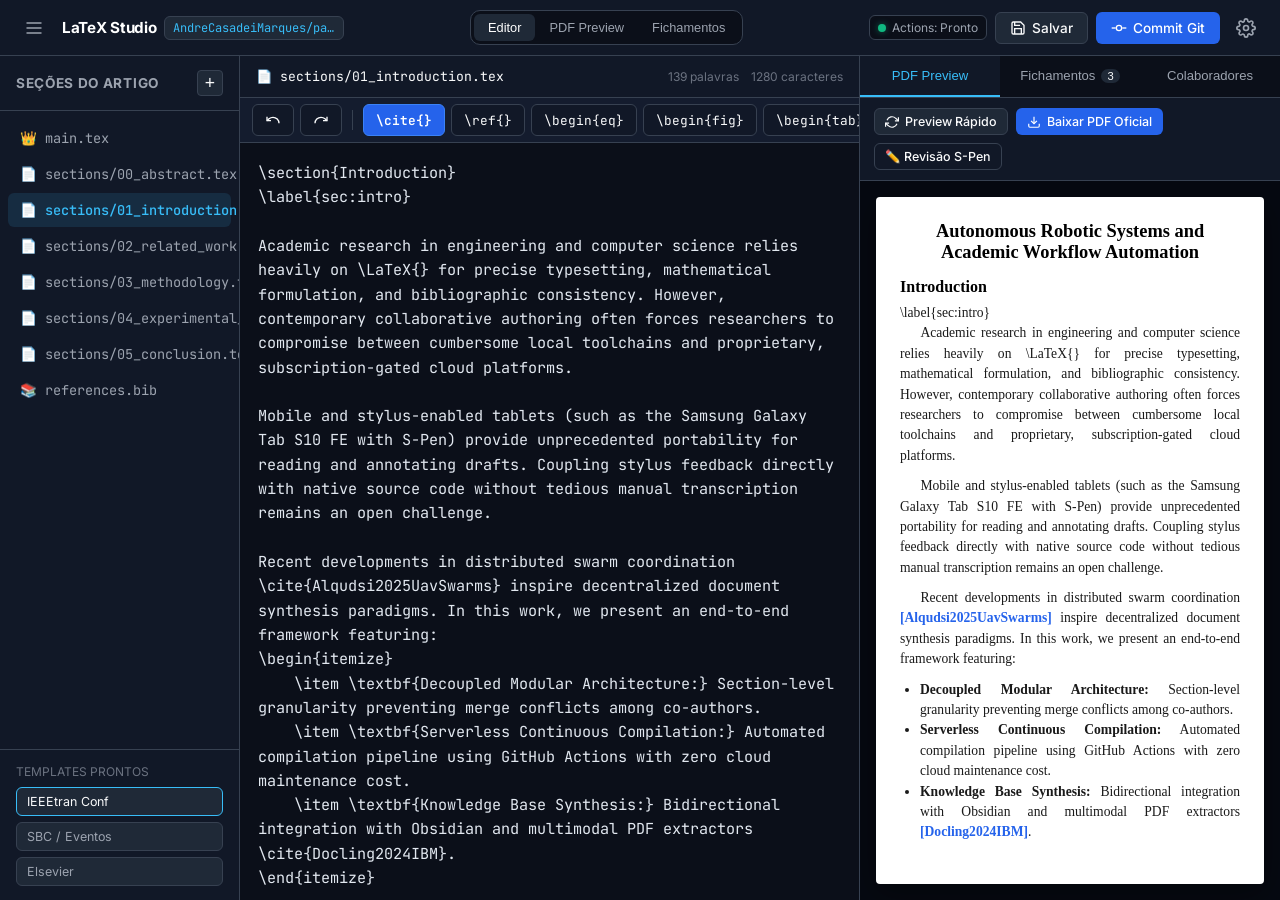
==== index.html @ 84580275 "fix: deploy web-app files to root for GitHub Pages and add .nojekyll" ====
<!DOCTYPE html>
<html lang="pt-BR">
<head>
  <meta charset="UTF-8">
  <meta name="viewport" content="width=device-width, initial-scale=1.0, maximum-scale=1.0, user-scalable=no, viewport-fit=cover">
  <title>LaTeX Acadêmico Studio | Tablet & Mobile</title>
  
  <meta name="description" content="Sistema de escrita acadêmica colaborativa em LaTeX para Tablet, Celular e PC integrado ao GitHub e Obsidian.">
  <meta name="theme-color" content="#0f172a">
  <meta name="apple-mobile-web-app-capable" content="yes">
  <meta name="apple-mobile-web-app-status-bar-style" content="black-translucent">
  <link rel="manifest" href="manifest.json">
  <link rel="icon" type="image/svg+xml" href="icon.svg">
  
  <!-- Fonts -->
  <link rel="preconnect" href="https://fonts.googleapis.com">
  <link rel="preconnect" href="https://fonts.gstatic.com" crossorigin>
  <link href="https://fonts.googleapis.com/css2?family=Inter:wght@400;500;600;700&family=JetBrains+Mono:wght@400;500;600&display=swap" rel="stylesheet">
  
  <link rel="stylesheet" href="style.css">
</head>
<body>
  <!-- Header Bar -->
  <header class="top-nav">
    <div class="nav-left">
      <button id="toggle-sidebar-btn" class="icon-btn" title="Arquivos e Seções">
        <svg width="20" height="20" viewBox="0 0 24 24" fill="none" stroke="currentColor" stroke-width="2"><path d="M3 12h18M3 6h18M3 18h18"/></svg>
      </button>
      <div class="brand">
        <span class="brand-badge">LaTeX Studio</span>
        <span id="active-repo-name" class="repo-badge">demo / paper-cros2027</span>
      </div>
    </div>

    <!-- Center Mode Switcher (Mobile/Tablet) -->
    <div class="view-switcher" id="view-switcher">
      <button class="view-btn active" data-view="editor">Editor</button>
      <button class="view-btn" data-view="preview">PDF Preview</button>
      <button class="view-btn" data-view="fichamentos">Fichamentos</button>
    </div>

    <!-- Top Action Buttons -->
    <div class="nav-right">
      <div class="actions-status" id="actions-status" title="Status da Compilação no GitHub Actions">
        <span class="status-dot ready"></span>
        <span class="status-text">Actions: Pronto</span>
      </div>
      <button id="quick-save-btn" class="btn btn-secondary" title="Salvar Localmente (Ctrl+S)">
        <svg width="16" height="16" viewBox="0 0 24 24" fill="none" stroke="currentColor" stroke-width="2"><path d="M19 21H5a2 2 0 0 1-2-2V5a2 2 0 0 1 2-2h11l5 5v11a2 2 0 0 1-2 2z"/><polyline points="17 21 17 13 7 13 7 21"/><polyline points="7 3 7 8 15 8"/></svg>
        <span>Salvar</span>
      </button>
      <button id="commit-modal-btn" class="btn btn-primary" title="Enviar para o GitHub">
        <svg width="16" height="16" viewBox="0 0 24 24" fill="none" stroke="currentColor" stroke-width="2"><circle cx="12" cy="12" r="4"/><line x1="1.05" y1="12" x2="7" y2="12"/><line x1="17.01" y1="12" x2="22.96" y2="12"/></svg>
        <span>Commit Git</span>
      </button>
      <button id="open-settings-btn" class="icon-btn" title="Configurações">
        <svg width="20" height="20" viewBox="0 0 24 24" fill="none" stroke="currentColor" stroke-width="2"><circle cx="12" cy="12" r="3"/><path d="M19.4 15a1.65 1.65 0 0 0 .33 1.82l.06.06a2 2 0 0 1 0 2.83 2 2 0 0 1-2.83 0l-.06-.06a1.65 1.65 0 0 0-1.82-.33 1.65 1.65 0 0 0-1 1.51V21a2 2 0 0 1-2 2 2 2 0 0 1-2-2v-.09A1.65 1.65 0 0 0 9 19.4a1.65 1.65 0 0 0-1.82.33l-.06.06a2 2 0 0 1-2.83 0 2 2 0 0 1 0-2.83l.06-.06a1.65 1.65 0 0 0 .33-1.82 1.65 1.65 0 0 0-1.51-1H3a2 2 0 0 1-2-2 2 2 0 0 1 2-2h.09A1.65 1.65 0 0 0 4.6 9a1.65 1.65 0 0 0-.33-1.82l-.06-.06a2 2 0 0 1 0-2.83 2 2 0 0 1 2.83 0l.06.06a1.65 1.65 0 0 0 1.82.33H9a1.65 1.65 0 0 0 1-1.51V3a2 2 0 0 1 2-2 2 2 0 0 1 2 2v.09a1.65 1.65 0 0 0 1 1.51 1.65 1.65 0 0 0 1.82-.33l.06-.06a2 2 0 0 1 2.83 0 2 2 0 0 1 0 2.83l-.06.06a1.65 1.65 0 0 0-.33 1.82V9a1.65 1.65 0 0 0 1.51 1H21a2 2 0 0 1 2 2 2 2 0 0 1-2 2h-.09a1.65 1.65 0 0 0-1.51 1z"/></svg>
      </button>
    </div>
  </header>

  <!-- Main Workspace Layout -->
  <main class="app-layout">
    <!-- Sidebar: File Explorer & Modular Sections -->
    <aside class="sidebar" id="sidebar">
      <div class="sidebar-header">
        <h3>Seções do Artigo</h3>
        <button id="new-section-btn" class="icon-btn-small" title="Nova Seção">+</button>
      </div>
      <div class="file-tree" id="file-tree">
        <!-- Rendered dynamically via app.js -->
      </div>
      
      <div class="sidebar-templates">
        <span class="sub-heading">Templates Prontos</span>
        <div class="template-chips">
          <span class="chip active">IEEEtran Conf</span>
          <span class="chip">SBC / Eventos</span>
          <span class="chip">Elsevier</span>
        </div>
      </div>
    </aside>

    <!-- Center Pane: Editor Workspace -->
    <section class="editor-pane" id="editor-pane">
      <!-- Editor Header & Tab -->
      <div class="editor-header">
        <div class="file-info">
          <span class="file-icon">📄</span>
          <span id="current-filename" class="file-name">sections/01_introduction.tex</span>
          <span id="unsaved-tag" class="unsaved-tag hidden">não salvo</span>
        </div>
        <div class="editor-stats">
          <span id="word-count">0 palavras</span>
          <span id="char-count">0 caracteres</span>
        </div>
      </div>

      <!-- Touch Toolbar (Ergonomic for Galaxy Tab S10 FE & Mobile) -->
      <div class="touch-toolbar">
        <div class="toolbar-scroll">
          <button class="tool-btn" data-action="undo" title="Desfazer">
            <svg width="16" height="16" viewBox="0 0 24 24" fill="none" stroke="currentColor" stroke-width="2"><path d="M3 7v6h6"/><path d="M21 17a9 9 0 0 0-9-9 9 9 0 0 0-6 2.3L3 13"/></svg>
          </button>
          <button class="tool-btn" data-action="redo" title="Refazer">
            <svg width="16" height="16" viewBox="0 0 24 24" fill="none" stroke="currentColor" stroke-width="2"><path d="M21 7v6h-6"/><path d="M3 17a9 9 0 0 1 9-9 9 9 0 0 1 6 2.3L21 13"/></svg>
          </button>
          <span class="tool-divider"></span>
          <button class="tool-btn highlight" id="cite-picker-trigger" title="Buscar e Inserir Citação">\cite{}</button>
          <button class="tool-btn" data-action="ref" title="Referência Cruzada">\ref{}</button>
          <button class="tool-btn" data-action="equation" title="Ambiente de Equação">\begin{eq}</button>
          <button class="tool-btn" data-action="figure" title="Ambiente de Figura">\begin{fig}</button>
          <button class="tool-btn" data-action="table" title="Ambiente de Tabela">\begin{tab}</button>
          <button class="tool-btn" data-action="itemize" title="Lista de Itens">\begin{item}</button>
          <span class="tool-divider"></span>
          <button class="tool-btn" data-action="math" title="Math Inline">$ ... $</button>
          <button class="tool-btn" data-action="bold" title="Negrito">\textbf</button>
          <button class="tool-btn" data-action="italic" title="Itálico">\textit</button>
        </div>
      </div>

      <!-- Code Textarea -->
      <div class="editor-container">
        <textarea id="latex-code" spellcheck="false" placeholder="Escreva seu código LaTeX aqui..."></textarea>
      </div>
    </section>

    <!-- Right Pane: Multi-Tab Viewer (Preview, Fichamentos, Colaboradores) -->
    <aside class="aux-pane" id="aux-pane">
      <div class="aux-tabs">
        <button class="aux-tab active" data-tab="preview">PDF Preview</button>
        <button class="aux-tab" data-tab="fichamentos">
          <span>Fichamentos</span>
          <span class="counter-badge" id="kb-count">3</span>
        </button>
        <button class="aux-tab" data-tab="git">Colaboradores</button>
      </div>

      <!-- Tab Content 1: PDF & Compilation -->
      <div class="tab-content active" id="tab-preview">
        <div class="preview-actions">
          <button id="refresh-preview-btn" class="btn btn-sm btn-secondary">
            <svg width="14" height="14" viewBox="0 0 24 24" fill="none" stroke="currentColor" stroke-width="2"><polyline points="23 4 23 10 17 10"/><polyline points="1 20 1 14 7 14"/><path d="M3.51 9a9 9 0 0 1 14.85-3.36L23 10M1 14l4.64 4.36A9 9 0 0 0 20.49 15"/></svg>
            Preview Rápido
          </button>
          <a id="download-pdf-btn" href="#" class="btn btn-sm btn-primary" target="_blank" download="main.pdf">
            <svg width="14" height="14" viewBox="0 0 24 24" fill="none" stroke="currentColor" stroke-width="2"><path d="M21 15v4a2 2 0 0 1-2 2H5a2 2 0 0 1-2-2v-4"/><polyline points="7 10 12 15 17 10"/><line x1="12" y1="15" x2="12" y2="3"/></svg>
            Baixar PDF Oficial
          </a>
          <button id="push-drive-review-btn" class="btn btn-sm btn-outline" title="Enviar PDF ao Drive para riscar no Xodo com S-Pen">
            ✏️ Revisão S-Pen
          </button>
        </div>

        <div class="preview-viewport" id="preview-viewport">
          <div class="preview-card" id="preview-render-area">
            <!-- Simulated / Rendered Preview -->
            <div class="rendered-paper">
              <h2 id="prev-title">Carregando visualização...</h2>
              <div id="prev-body" class="paper-text"></div>
            </div>
          </div>
        </div>
      </div>

      <!-- Tab Content 2: Fichamentos da Biblioteca_Academica (Obsidian / Docling) -->
      <div class="tab-content" id="tab-fichamentos">
        <div class="kb-header">
          <input type="text" id="kb-search" placeholder="🔍 Buscar autor, grifo ou equação..." class="search-input">
        </div>
        <div class="kb-list" id="kb-list">
          <!-- Rendered via app.js -->
        </div>
      </div>

      <!-- Tab Content 3: Git & Lab Colleagues -->
      <div class="tab-content" id="tab-git">
        <div class="git-panel">
          <h4>Coautores do Artigo</h4>
          <ul class="author-list" id="author-list">
            <li>
              <div class="author-avatar">AM</div>
              <div class="author-details">
                <strong>André Casadei Marques</strong>
                <span class="role">Autor Principal</span>
              </div>
            </li>
            <li>
              <div class="author-avatar">LAB</div>
              <div class="author-details">
                <strong>Colega do LAB</strong>
                <span class="role">Coautor (Edição Modular)</span>
              </div>
            </li>
          </ul>

          <div class="git-history">
            <h4>Últimos Commits no GitHub</h4>
            <div class="commit-log" id="commit-log">
              <!-- Rendered via app.js -->
            </div>
          </div>
        </div>
      </div>
    </aside>
  </main>

  <!-- Modal: Citation Picker (\cite{}) -->
  <div class="modal-overlay hidden" id="cite-modal">
    <div class="modal-card">
      <div class="modal-header">
        <h3>Inserir Citação (\cite{})</h3>
        <button class="close-modal-btn" id="close-cite-modal">&times;</button>
      </div>
      <div class="modal-search">
        <input type="text" id="cite-search" placeholder="Filtrar por autor, título ou ano..." autofocus>
      </div>
      <div class="cite-list" id="cite-list">
        <!-- Rendered dynamically from references.bib -->
      </div>
    </div>
  </div>

  <!-- Modal: Git Commit Dialog -->
  <div class="modal-overlay hidden" id="commit-modal">
    <div class="modal-card">
      <div class="modal-header">
        <h3>Sincronizar com GitHub</h3>
        <button class="close-modal-btn" id="close-commit-modal">&times;</button>
      </div>
      <div class="modal-body">
        <label for="commit-msg">Mensagem do Commit:</label>
        <textarea id="commit-msg" rows="3" placeholder="Ex: Adiciona formulação da seção de metodologia"></textarea>
        
        <div class="commit-summary">
          <span class="summary-label">Arquivo:</span>
          <span id="commit-target-file">sections/01_introduction.tex</span>
        </div>
      </div>
      <div class="modal-footer">
        <button class="btn btn-secondary" id="cancel-commit-btn">Cancelar</button>
        <button class="btn btn-primary" id="confirm-commit-btn">Fazer Commit & Push</button>
      </div>
    </div>
  </div>

  <!-- Modal: Settings Dialog -->
  <div class="modal-overlay hidden" id="settings-modal">
    <div class="modal-card">
      <div class="modal-header">
        <h3>Configurações do Sistema</h3>
        <button class="close-modal-btn" id="close-settings-modal">&times;</button>
      </div>
      <div class="modal-body">
        <div class="form-group">
          <label for="cfg-repo">Repositório GitHub (owner/repo):</label>
          <input type="text" id="cfg-repo" value="AndreCasadeiMarques/paper-cros2027">
        </div>
        <div class="form-group">
          <label for="cfg-token">GitHub Personal Access Token (PAT):</label>
          <input type="password" id="cfg-token" placeholder="ghp_xxxxxxxxxxxxxxxxx">
          <small>Usado apenas localmente para sincronização direta com seu GitHub.</small>
        </div>
        <div class="form-group">
          <label for="cfg-drive">Pasta de Revisão S-Pen (Google Drive):</label>
          <input type="text" id="cfg-drive" value="G:\Meu Drive\Obsidian_Pesquisa\Biblioteca_Academica\Revisoes_PDF">
        </div>
      </div>
      <div class="modal-footer">
        <button class="btn btn-primary" id="save-settings-btn">Salvar Configurações</button>
      </div>
    </div>
  </div>

  <!-- Notification Toast -->
  <div id="toast" class="toast hidden"></div>

  <script src="app.js"></script>
</body>
</html>
---- style.css ----
:root {
  --bg-primary: #0b0f19;
  --bg-secondary: #111827;
  --bg-tertiary: #1f2937;
  --bg-hover: #374151;
  --border-color: #374151;
  --border-light: #4b5563;
  --text-primary: #f9fafb;
  --text-secondary: #9ca3af;
  --text-muted: #6b7280;
  
  --accent: #38bdf8;
  --accent-hover: #0284c7;
  --accent-soft: rgba(56, 189, 248, 0.12);
  --success: #10b981;
  --success-soft: rgba(16, 185, 129, 0.15);
  --warning: #f59e0b;
  
  --font-sans: 'Inter', -apple-system, BlinkMacSystemFont, 'Segoe UI', Roboto, sans-serif;
  --font-mono: 'JetBrains Mono', Consolas, Monaco, monospace;
  
  --radius-sm: 6px;
  --radius-md: 10px;
  --radius-lg: 14px;
}

* {
  box-sizing: border-box;
  margin: 0;
  padding: 0;
  -webkit-tap-highlight-color: transparent;
}

body {
  font-family: var(--font-sans);
  background-color: var(--bg-primary);
  color: var(--text-primary);
  height: 100vh;
  height: 100dvh;
  display: flex;
  flex-direction: column;
  overflow: hidden;
  user-select: none;
}

/* ----------------------------------------------------
   Header & Navigation
---------------------------------------------------- */
.top-nav {
  height: 56px;
  background-color: var(--bg-secondary);
  border-bottom: 1px solid var(--border-color);
  display: flex;
  align-items: center;
  justify-content: space-between;
  padding: 0 16px;
  gap: 12px;
  flex-shrink: 0;
  z-index: 20;
}

.nav-left {
  display: flex;
  align-items: center;
  gap: 10px;
}

.brand {
  display: flex;
  align-items: center;
  gap: 8px;
}

.brand-badge {
  font-weight: 700;
  font-size: 0.95rem;
  letter-spacing: -0.02em;
  color: #fff;
}

.repo-badge {
  font-size: 0.75rem;
  font-family: var(--font-mono);
  background-color: var(--bg-tertiary);
  color: var(--accent);
  padding: 3px 8px;
  border-radius: var(--radius-sm);
  border: 1px solid var(--border-color);
  max-width: 180px;
  white-space: nowrap;
  overflow: hidden;
  text-overflow: ellipsis;
}

.view-switcher {
  display: flex;
  background-color: var(--bg-primary);
  padding: 3px;
  border-radius: var(--radius-md);
  border: 1px solid var(--border-color);
}

.view-btn {
  background: transparent;
  border: none;
  color: var(--text-secondary);
  font-size: 0.8rem;
  font-weight: 500;
  padding: 6px 14px;
  border-radius: var(--radius-sm);
  cursor: pointer;
  transition: all 0.15s ease;
}

.view-btn.active {
  background-color: var(--bg-tertiary);
  color: #fff;
}

.nav-right {
  display: flex;
  align-items: center;
  gap: 8px;
}

.actions-status {
  display: flex;
  align-items: center;
  gap: 6px;
  font-size: 0.75rem;
  color: var(--text-secondary);
  padding: 4px 8px;
  background-color: var(--bg-primary);
  border-radius: var(--radius-sm);
  border: 1px solid var(--border-color);
}

.status-dot {
  width: 8px;
  height: 8px;
  border-radius: 50%;
  background-color: var(--text-muted);
}

.status-dot.ready {
  background-color: var(--success);
  box-shadow: 0 0 6px rgba(16, 185, 129, 0.5);
}

/* Buttons */
.btn {
  display: inline-flex;
  align-items: center;
  gap: 6px;
  font-family: var(--font-sans);
  font-size: 0.85rem;
  font-weight: 500;
  padding: 7px 14px;
  border-radius: var(--radius-sm);
  border: 1px solid transparent;
  cursor: pointer;
  transition: all 0.15s ease;
  white-space: nowrap;
  text-decoration: none;
}

.btn-primary {
  background-color: #2563eb;
  color: #fff;
}

.btn-primary:hover {
  background-color: #1d4ed8;
}

.btn-secondary {
  background-color: var(--bg-tertiary);
  color: var(--text-primary);
  border-color: var(--border-color);
}

.btn-secondary:hover {
  background-color: var(--bg-hover);
}

.btn-outline {
  background: transparent;
  border-color: var(--border-color);
  color: var(--text-primary);
}

.btn-sm {
  font-size: 0.78rem;
  padding: 5px 10px;
}

.icon-btn {
  background: transparent;
  border: 1px solid transparent;
  color: var(--text-secondary);
  width: 36px;
  height: 36px;
  display: flex;
  align-items: center;
  justify-content: center;
  border-radius: var(--radius-sm);
  cursor: pointer;
}

.icon-btn:hover {
  background-color: var(--bg-tertiary);
  color: var(--text-primary);
}

.icon-btn-small {
  background: var(--bg-tertiary);
  border: 1px solid var(--border-color);
  color: var(--text-primary);
  width: 26px;
  height: 26px;
  display: flex;
  align-items: center;
  justify-content: center;
  border-radius: 4px;
  cursor: pointer;
  font-size: 1.1rem;
}

/* ----------------------------------------------------
   Main Workspace Layout
---------------------------------------------------- */
.app-layout {
  flex: 1;
  display: grid;
  grid-template-columns: 240px 1fr 420px;
  overflow: hidden;
  position: relative;
}

/* Sidebar: Sections */
.sidebar {
  background-color: var(--bg-secondary);
  border-right: 1px solid var(--border-color);
  display: flex;
  flex-direction: column;
  overflow-y: auto;
}

.sidebar-header {
  padding: 14px 16px;
  display: flex;
  align-items: center;
  justify-content: space-between;
  border-bottom: 1px solid var(--border-color);
}

.sidebar-header h3 {
  font-size: 0.85rem;
  text-transform: uppercase;
  letter-spacing: 0.05em;
  color: var(--text-secondary);
}

.file-tree {
  flex: 1;
  padding: 10px 8px;
  display: flex;
  flex-direction: column;
  gap: 2px;
}

.tree-item {
  display: flex;
  align-items: center;
  gap: 8px;
  padding: 8px 12px;
  font-size: 0.85rem;
  color: var(--text-secondary);
  border-radius: var(--radius-sm);
  cursor: pointer;
  transition: background 0.12s;
  font-family: var(--font-mono);
}

.tree-item:hover {
  background-color: var(--bg-tertiary);
  color: var(--text-primary);
}

.tree-item.active {
  background-color: var(--accent-soft);
  color: var(--accent);
  font-weight: 500;
}

.sidebar-templates {
  padding: 14px 16px;
  border-top: 1px solid var(--border-color);
}

.sub-heading {
  font-size: 0.75rem;
  color: var(--text-muted);
  text-transform: uppercase;
  display: block;
  margin-bottom: 8px;
}

.template-chips {
  display: flex;
  flex-direction: column;
  gap: 6px;
}

.chip {
  font-size: 0.78rem;
  padding: 6px 10px;
  border-radius: var(--radius-sm);
  background-color: var(--bg-tertiary);
  color: var(--text-secondary);
  border: 1px solid var(--border-color);
  cursor: pointer;
}

.chip.active {
  border-color: var(--accent);
  color: var(--text-primary);
}

/* ----------------------------------------------------
   Center: Editor Pane
---------------------------------------------------- */
.editor-pane {
  background-color: var(--bg-primary);
  display: flex;
  flex-direction: column;
  overflow: hidden;
  border-right: 1px solid var(--border-color);
}

.editor-header {
  height: 42px;
  padding: 0 16px;
  background-color: var(--bg-secondary);
  border-bottom: 1px solid var(--border-color);
  display: flex;
  align-items: center;
  justify-content: space-between;
}

.file-info {
  display: flex;
  align-items: center;
  gap: 8px;
  font-family: var(--font-mono);
  font-size: 0.82rem;
}

.unsaved-tag {
  font-size: 0.7rem;
  background-color: var(--warning);
  color: #000;
  padding: 1px 6px;
  border-radius: 4px;
  font-weight: 600;
}

.unsaved-tag.hidden {
  display: none;
}

.editor-stats {
  font-size: 0.75rem;
  color: var(--text-muted);
  display: flex;
  gap: 12px;
}

/* Touch Toolbar */
.touch-toolbar {
  background-color: #141c2e;
  border-bottom: 1px solid var(--border-color);
  padding: 6px 12px;
  overflow-x: auto;
  flex-shrink: 0;
}

.toolbar-scroll {
  display: flex;
  align-items: center;
  gap: 6px;
  min-width: max-content;
}

.tool-btn {
  background-color: var(--bg-secondary);
  border: 1px solid var(--border-color);
  color: var(--text-primary);
  font-size: 0.8rem;
  font-family: var(--font-mono);
  padding: 6px 12px;
  border-radius: var(--radius-sm);
  cursor: pointer;
  display: inline-flex;
  align-items: center;
  justify-content: center;
  height: 32px;
  transition: all 0.12s;
}

.tool-btn:hover, .tool-btn:active {
  background-color: var(--bg-hover);
}

.tool-btn.highlight {
  background-color: #2563eb;
  border-color: #3b82f6;
  color: #fff;
  font-weight: 600;
}

.tool-divider {
  width: 1px;
  height: 20px;
  background-color: var(--border-color);
  margin: 0 4px;
}

.editor-container {
  flex: 1;
  position: relative;
  display: flex;
}

textarea#latex-code {
  width: 100%;
  height: 100%;
  background-color: var(--bg-primary);
  color: #e2e8f0;
  font-family: var(--font-mono);
  font-size: 0.95rem;
  line-height: 1.6;
  padding: 18px;
  border: none;
  outline: none;
  resize: none;
  user-select: text;
  tab-size: 2;
}

/* ----------------------------------------------------
   Right: Aux Pane (Preview / Fichamentos / Git)
---------------------------------------------------- */
.aux-pane {
  background-color: var(--bg-secondary);
  display: flex;
  flex-direction: column;
  overflow: hidden;
}

.aux-tabs {
  height: 42px;
  display: flex;
  border-bottom: 1px solid var(--border-color);
  background-color: var(--bg-primary);
}

.aux-tab {
  flex: 1;
  background: transparent;
  border: none;
  color: var(--text-secondary);
  font-size: 0.82rem;
  font-weight: 500;
  display: flex;
  align-items: center;
  justify-content: center;
  gap: 6px;
  cursor: pointer;
  border-bottom: 2px solid transparent;
}

.aux-tab.active {
  color: var(--accent);
  border-bottom-color: var(--accent);
  background-color: var(--bg-secondary);
}

.counter-badge {
  background-color: var(--bg-tertiary);
  color: var(--text-primary);
  font-size: 0.7rem;
  padding: 1px 6px;
  border-radius: 10px;
}

.tab-content {
  flex: 1;
  display: none;
  flex-direction: column;
  overflow-y: auto;
}

.tab-content.active {
  display: flex;
}

/* Tab 1: Preview */
.preview-actions {
  padding: 10px 14px;
  display: flex;
  gap: 8px;
  border-bottom: 1px solid var(--border-color);
  background-color: var(--bg-secondary);
  flex-wrap: wrap;
}

.preview-viewport {
  flex: 1;
  padding: 16px;
  overflow-y: auto;
  background-color: #060911;
  display: flex;
  justify-content: center;
}

.preview-card {
  width: 100%;
  max-width: 480px;
  min-height: 560px;
  background: #ffffff;
  color: #1a1a1a;
  border-radius: 4px;
  box-shadow: 0 8px 30px rgba(0, 0, 0, 0.4);
  padding: 24px;
  font-family: 'Times New Roman', Times, serif;
  user-select: text;
}

.rendered-paper h2 {
  font-size: 1.15rem;
  text-align: center;
  margin-bottom: 12px;
  color: #000;
}

.paper-text {
  font-size: 0.85rem;
  line-height: 1.5;
  text-align: justify;
}

.paper-text p {
  margin-bottom: 10px;
  text-indent: 1.5em;
}

/* Tab 2: Fichamentos (Knowledge Base) */
.kb-header {
  padding: 12px;
  border-bottom: 1px solid var(--border-color);
}

.search-input {
  width: 100%;
  background-color: var(--bg-primary);
  border: 1px solid var(--border-color);
  color: var(--text-primary);
  padding: 8px 12px;
  border-radius: var(--radius-sm);
  font-size: 0.85rem;
  outline: none;
}

.kb-list {
  padding: 12px;
  display: flex;
  flex-direction: column;
  gap: 12px;
}

.kb-card {
  background-color: var(--bg-primary);
  border: 1px solid var(--border-color);
  border-radius: var(--radius-md);
  padding: 12px;
  display: flex;
  flex-direction: column;
  gap: 8px;
}

.kb-title {
  font-size: 0.88rem;
  font-weight: 600;
  color: var(--text-primary);
}

.kb-meta {
  font-size: 0.75rem;
  color: var(--accent);
  display: flex;
  justify-content: space-between;
}

.kb-highlight {
  font-size: 0.82rem;
  color: var(--text-secondary);
  background-color: var(--bg-tertiary);
  padding: 8px;
  border-left: 3px solid var(--accent);
  border-radius: 0 var(--radius-sm) var(--radius-sm) 0;
  user-select: text;
}

.kb-actions {
  display: flex;
  gap: 6px;
  margin-top: 4px;
}

/* Tab 3: Git Panel */
.git-panel {
  padding: 16px;
  display: flex;
  flex-direction: column;
  gap: 16px;
}

.git-panel h4 {
  font-size: 0.82rem;
  text-transform: uppercase;
  color: var(--text-secondary);
  letter-spacing: 0.05em;
}

.author-list {
  list-style: none;
  display: flex;
  flex-direction: column;
  gap: 8px;
}

.author-list li {
  display: flex;
  align-items: center;
  gap: 10px;
  background-color: var(--bg-primary);
  padding: 8px 12px;
  border-radius: var(--radius-sm);
  border: 1px solid var(--border-color);
}

.author-avatar {
  width: 32px;
  height: 32px;
  border-radius: 50%;
  background-color: #2563eb;
  color: #fff;
  display: flex;
  align-items: center;
  justify-content: center;
  font-size: 0.75rem;
  font-weight: 700;
}

.author-details {
  display: flex;
  flex-direction: column;
}

.author-details strong {
  font-size: 0.82rem;
}

.author-details .role {
  font-size: 0.72rem;
  color: var(--text-muted);
}

.commit-log {
  display: flex;
  flex-direction: column;
  gap: 8px;
}

.commit-item {
  background-color: var(--bg-primary);
  padding: 10px;
  border-radius: var(--radius-sm);
  border: 1px solid var(--border-color);
  font-size: 0.8rem;
}

.commit-msg {
  font-weight: 500;
  margin-bottom: 4px;
}

.commit-meta {
  font-size: 0.72rem;
  color: var(--text-muted);
  display: flex;
  justify-content: space-between;
}

/* ----------------------------------------------------
   Modals
---------------------------------------------------- */
.modal-overlay {
  position: fixed;
  inset: 0;
  background-color: rgba(0, 0, 0, 0.75);
  backdrop-filter: blur(4px);
  display: flex;
  align-items: center;
  justify-content: center;
  z-index: 100;
  padding: 16px;
}

.modal-overlay.hidden {
  display: none;
}

.modal-card {
  background-color: var(--bg-secondary);
  border: 1px solid var(--border-color);
  border-radius: var(--radius-lg);
  width: 100%;
  max-width: 520px;
  max-height: 85vh;
  display: flex;
  flex-direction: column;
  overflow: hidden;
  box-shadow: 0 20px 40px rgba(0, 0, 0, 0.6);
}

.modal-header {
  padding: 14px 18px;
  display: flex;
  align-items: center;
  justify-content: space-between;
  border-bottom: 1px solid var(--border-color);
}

.close-modal-btn {
  background: transparent;
  border: none;
  color: var(--text-secondary);
  font-size: 1.5rem;
  line-height: 1;
  cursor: pointer;
}

.modal-search {
  padding: 12px 18px;
  border-bottom: 1px solid var(--border-color);
}

.modal-search input {
  width: 100%;
  background-color: var(--bg-primary);
  border: 1px solid var(--border-color);
  color: var(--text-primary);
  padding: 10px 14px;
  border-radius: var(--radius-sm);
  font-size: 0.9rem;
  outline: none;
}

.cite-list {
  padding: 12px 18px;
  overflow-y: auto;
  display: flex;
  flex-direction: column;
  gap: 8px;
}

.cite-card {
  background-color: var(--bg-primary);
  border: 1px solid var(--border-color);
  border-radius: var(--radius-sm);
  padding: 12px;
  cursor: pointer;
  transition: all 0.12s;
}

.cite-card:hover {
  border-color: var(--accent);
  background-color: var(--bg-tertiary);
}

.cite-card-key {
  font-family: var(--font-mono);
  font-size: 0.78rem;
  color: var(--accent);
  font-weight: 600;
  margin-bottom: 2px;
}

.cite-card-title {
  font-size: 0.85rem;
  color: var(--text-primary);
  font-weight: 500;
  margin-bottom: 4px;
}

.cite-card-author {
  font-size: 0.75rem;
  color: var(--text-muted);
}

.modal-body {
  padding: 18px;
  overflow-y: auto;
  display: flex;
  flex-direction: column;
  gap: 14px;
}

.modal-body label {
  font-size: 0.82rem;
  color: var(--text-secondary);
  font-weight: 500;
}

.modal-body textarea, .modal-body input {
  width: 100%;
  background-color: var(--bg-primary);
  border: 1px solid var(--border-color);
  color: var(--text-primary);
  padding: 10px;
  border-radius: var(--radius-sm);
  font-size: 0.88rem;
  outline: none;
}

.commit-summary {
  font-size: 0.8rem;
  background-color: var(--bg-primary);
  padding: 10px;
  border-radius: var(--radius-sm);
  border: 1px solid var(--border-color);
}

.form-group {
  display: flex;
  flex-direction: column;
  gap: 6px;
}

.form-group small {
  font-size: 0.72rem;
  color: var(--text-muted);
}

.modal-footer {
  padding: 14px 18px;
  border-top: 1px solid var(--border-color);
  display: flex;
  justify-content: flex-end;
  gap: 10px;
}

/* Toast */
.toast {
  position: fixed;
  bottom: 24px;
  left: 50%;
  transform: translateX(-50%);
  background-color: #1e293b;
  color: #fff;
  border: 1px solid var(--accent);
  padding: 10px 18px;
  border-radius: var(--radius-md);
  font-size: 0.85rem;
  box-shadow: 0 10px 25px rgba(0, 0, 0, 0.5);
  z-index: 1000;
  transition: opacity 0.2s ease;
}

.toast.hidden {
  opacity: 0;
  pointer-events: none;
}

/* ----------------------------------------------------
   Responsive Adjustments (Galaxy Tab S10 FE & Mobile)
---------------------------------------------------- */
@media (max-width: 1024px) {
  .app-layout {
    grid-template-columns: 200px 1fr 340px;
  }
}

@media (max-width: 820px) {
  .app-layout {
    display: flex;
    flex-direction: column;
  }

  .sidebar {
    position: absolute;
    left: 0;
    top: 0;
    bottom: 0;
    width: 260px;
    z-index: 30;
    box-shadow: 8px 0 24px rgba(0, 0, 0, 0.6);
    transform: translateX(-100%);
    transition: transform 0.2s ease-in-out;
  }

  .sidebar.open {
    transform: translateX(0);
  }

  .editor-pane {
    flex: 1;
    display: none;
  }

  .editor-pane.view-active {
    display: flex;
  }

  .aux-pane {
    flex: 1;
    display: none;
  }

  .aux-pane.view-active {
    display: flex;
  }
}
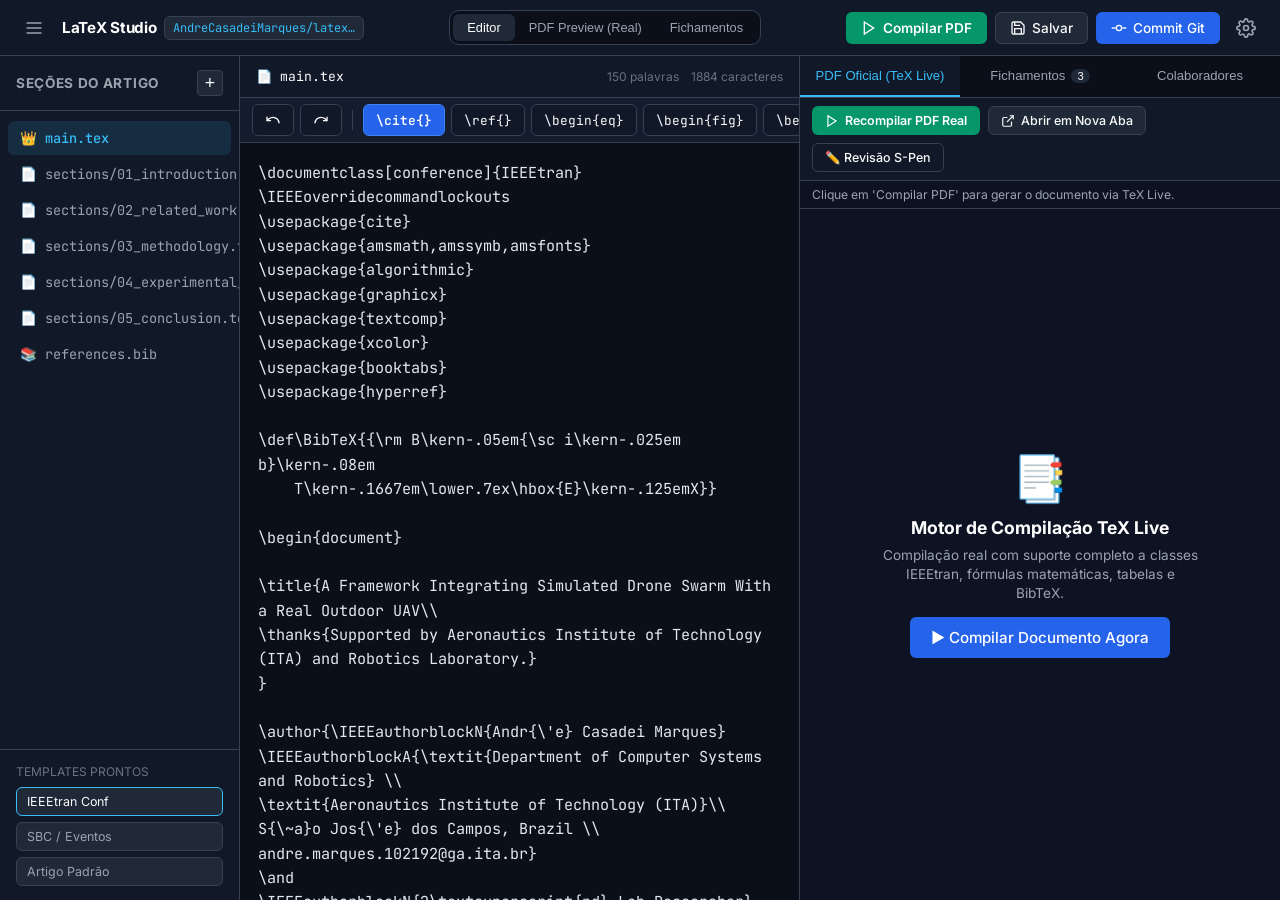
==== commit fdb743c6: "fix: replace mock regex preview with real TeX Live cloud engine and PDF.js viewer" ====
--- a/index.html
+++ b/index.html
@@ -5,7 +5,7 @@
   <meta name="viewport" content="width=device-width, initial-scale=1.0, maximum-scale=1.0, user-scalable=no, viewport-fit=cover">
   <title>LaTeX Acadêmico Studio | Tablet & Mobile</title>
   
-  <meta name="description" content="Sistema de escrita acadêmica colaborativa em LaTeX para Tablet, Celular e PC integrado ao GitHub e Obsidian.">
+  <meta name="description" content="Sistema de escrita acadêmica colaborativa em LaTeX para Tablet, Celular e PC com compilação real em nuvem TeX Live e integração com Obsidian.">
   <meta name="theme-color" content="#0f172a">
   <meta name="apple-mobile-web-app-capable" content="yes">
   <meta name="apple-mobile-web-app-status-bar-style" content="black-translucent">
@@ -28,24 +28,24 @@
       </button>
       <div class="brand">
         <span class="brand-badge">LaTeX Studio</span>
-        <span id="active-repo-name" class="repo-badge">demo / paper-cros2027</span>
+        <span id="active-repo-name" class="repo-badge">AndreCasadeiMarques/paper-cros2027</span>
       </div>
     </div>
 
     <!-- Center Mode Switcher (Mobile/Tablet) -->
     <div class="view-switcher" id="view-switcher">
       <button class="view-btn active" data-view="editor">Editor</button>
-      <button class="view-btn" data-view="preview">PDF Preview</button>
+      <button class="view-btn" data-view="preview">PDF Preview (Real)</button>
       <button class="view-btn" data-view="fichamentos">Fichamentos</button>
     </div>
 
     <!-- Top Action Buttons -->
     <div class="nav-right">
-      <div class="actions-status" id="actions-status" title="Status da Compilação no GitHub Actions">
-        <span class="status-dot ready"></span>
-        <span class="status-text">Actions: Pronto</span>
-      </div>
-      <button id="quick-save-btn" class="btn btn-secondary" title="Salvar Localmente (Ctrl+S)">
+      <button id="quick-compile-btn-nav" class="btn btn-compile" title="Compilar LaTeX Real no TeX Live">
+        <svg width="16" height="16" viewBox="0 0 24 24" fill="none" stroke="currentColor" stroke-width="2"><polygon points="5 3 19 12 5 21 5 3"/></svg>
+        <span>Compilar PDF</span>
+      </button>
+      <button id="quick-save-btn" class="btn btn-secondary" title="Salvar Rascunho Local">
         <svg width="16" height="16" viewBox="0 0 24 24" fill="none" stroke="currentColor" stroke-width="2"><path d="M19 21H5a2 2 0 0 1-2-2V5a2 2 0 0 1 2-2h11l5 5v11a2 2 0 0 1-2 2z"/><polyline points="17 21 17 13 7 13 7 21"/><polyline points="7 3 7 8 15 8"/></svg>
         <span>Salvar</span>
       </button>
@@ -74,9 +74,9 @@
       <div class="sidebar-templates">
         <span class="sub-heading">Templates Prontos</span>
         <div class="template-chips">
-          <span class="chip active">IEEEtran Conf</span>
-          <span class="chip">SBC / Eventos</span>
-          <span class="chip">Elsevier</span>
+          <span class="chip active" data-template="ieee">IEEEtran Conf</span>
+          <span class="chip" data-template="sbc">SBC / Eventos</span>
+          <span class="chip" data-template="article">Artigo Padrão</span>
         </div>
       </div>
     </aside>
@@ -87,7 +87,7 @@
       <div class="editor-header">
         <div class="file-info">
           <span class="file-icon">📄</span>
-          <span id="current-filename" class="file-name">sections/01_introduction.tex</span>
+          <span id="current-filename" class="file-name">main.tex</span>
           <span id="unsaved-tag" class="unsaved-tag hidden">não salvo</span>
         </div>
         <div class="editor-stats">
@@ -125,10 +125,12 @@
       </div>
     </section>
 
-    <!-- Right Pane: Multi-Tab Viewer (Preview, Fichamentos, Colaboradores) -->
+    <!-- Right Pane: Multi-Tab Viewer (Real PDF Preview, Fichamentos, Colaboradores) -->
     <aside class="aux-pane" id="aux-pane">
       <div class="aux-tabs">
-        <button class="aux-tab active" data-tab="preview">PDF Preview</button>
+        <button class="aux-tab active" data-tab="preview">
+          <span>PDF Oficial (TeX Live)</span>
+        </button>
         <button class="aux-tab" data-tab="fichamentos">
           <span>Fichamentos</span>
           <span class="counter-badge" id="kb-count">3</span>
@@ -136,29 +138,37 @@
         <button class="aux-tab" data-tab="git">Colaboradores</button>
       </div>
 
-      <!-- Tab Content 1: PDF & Compilation -->
+      <!-- Tab Content 1: REAL TeX Live PDF & Compilation -->
       <div class="tab-content active" id="tab-preview">
         <div class="preview-actions">
-          <button id="refresh-preview-btn" class="btn btn-sm btn-secondary">
-            <svg width="14" height="14" viewBox="0 0 24 24" fill="none" stroke="currentColor" stroke-width="2"><polyline points="23 4 23 10 17 10"/><polyline points="1 20 1 14 7 14"/><path d="M3.51 9a9 9 0 0 1 14.85-3.36L23 10M1 14l4.64 4.36A9 9 0 0 0 20.49 15"/></svg>
-            Preview Rápido
-          </button>
-          <a id="download-pdf-btn" href="#" class="btn btn-sm btn-primary" target="_blank" download="main.pdf">
-            <svg width="14" height="14" viewBox="0 0 24 24" fill="none" stroke="currentColor" stroke-width="2"><path d="M21 15v4a2 2 0 0 1-2 2H5a2 2 0 0 1-2-2v-4"/><polyline points="7 10 12 15 17 10"/><line x1="12" y1="15" x2="12" y2="3"/></svg>
-            Baixar PDF Oficial
-          </a>
+          <button id="trigger-compile-btn" class="btn btn-sm btn-compile">
+            <svg width="14" height="14" viewBox="0 0 24 24" fill="none" stroke="currentColor" stroke-width="2"><polygon points="5 3 19 12 5 21 5 3"/></svg>
+            Recompilar PDF Real
+          </button>
+          <button id="open-pdf-external-btn" class="btn btn-sm btn-secondary" title="Abrir PDF em nova aba">
+            <svg width="14" height="14" viewBox="0 0 24 24" fill="none" stroke="currentColor" stroke-width="2"><path d="M18 13v6a2 2 0 0 1-2 2H5a2 2 0 0 1-2-2V8a2 2 0 0 1 2-2h6"/><polyline points="15 3 21 3 21 9"/><line x1="10" y1="14" x2="21" y2="3"/></svg>
+            Abrir em Nova Aba
+          </button>
           <button id="push-drive-review-btn" class="btn btn-sm btn-outline" title="Enviar PDF ao Drive para riscar no Xodo com S-Pen">
             ✏️ Revisão S-Pen
           </button>
         </div>
 
+        <div class="compile-status-bar" id="compile-status-bar">
+          <span class="spinner hidden" id="compile-spinner"></span>
+          <span id="compile-status-msg">Clique em 'Compilar PDF' para gerar o documento via TeX Live.</span>
+        </div>
+
         <div class="preview-viewport" id="preview-viewport">
-          <div class="preview-card" id="preview-render-area">
-            <!-- Simulated / Rendered Preview -->
-            <div class="rendered-paper">
-              <h2 id="prev-title">Carregando visualização...</h2>
-              <div id="prev-body" class="paper-text"></div>
-            </div>
+          <!-- Real PDF IFrame from TeXLive.net / PDF.js -->
+          <iframe id="pdf-preview-frame" name="pdf-preview-frame" class="pdf-iframe" src="about:blank"></iframe>
+          <div id="pdf-placeholder" class="pdf-placeholder">
+            <div class="placeholder-icon">📑</div>
+            <h3>Motor de Compilação TeX Live</h3>
+            <p>Compilação real com suporte completo a classes IEEEtran, fórmulas matemáticas, tabelas e BibTeX.</p>
+            <button id="initial-compile-btn" class="btn btn-primary btn-compile-lg">
+              ▶️ Compilar Documento Agora
+            </button>
           </div>
         </div>
       </div>
@@ -188,7 +198,7 @@
             <li>
               <div class="author-avatar">LAB</div>
               <div class="author-details">
-                <strong>Colega do LAB</strong>
+                <strong>Pesquisador do LAB</strong>
                 <span class="role">Coautor (Edição Modular)</span>
               </div>
             </li>
@@ -205,6 +215,9 @@
     </aside>
   </main>
 
+  <!-- Hidden Form for TeXLive.net Submissions -->
+  <form id="latexcgi-form" method="POST" action="https://texlive.net/cgi-bin/latexcgi" enctype="multipart/form-data" target="pdf-preview-frame" style="display:none;"></form>
+
   <!-- Modal: Citation Picker (\cite{}) -->
   <div class="modal-overlay hidden" id="cite-modal">
     <div class="modal-card">
@@ -233,8 +246,8 @@
         <textarea id="commit-msg" rows="3" placeholder="Ex: Adiciona formulação da seção de metodologia"></textarea>
         
         <div class="commit-summary">
-          <span class="summary-label">Arquivo:</span>
-          <span id="commit-target-file">sections/01_introduction.tex</span>
+          <span class="summary-label">Arquivo ativo:</span>
+          <span id="commit-target-file">main.tex</span>
         </div>
       </div>
       <div class="modal-footer">
@@ -254,7 +267,7 @@
       <div class="modal-body">
         <div class="form-group">
           <label for="cfg-repo">Repositório GitHub (owner/repo):</label>
-          <input type="text" id="cfg-repo" value="AndreCasadeiMarques/paper-cros2027">
+          <input type="text" id="cfg-repo" value="AndreCasadeiMarques/latex-academic-system">
         </div>
         <div class="form-group">
           <label for="cfg-token">GitHub Personal Access Token (PAT):</label>
--- a/style.css
+++ b/style.css
@@ -13,6 +13,7 @@
   --accent-hover: #0284c7;
   --accent-soft: rgba(56, 189, 248, 0.12);
   --success: #10b981;
+  --success-hover: #059669;
   --success-soft: rgba(16, 185, 129, 0.15);
   --warning: #f59e0b;
   
@@ -86,7 +87,7 @@
   padding: 3px 8px;
   border-radius: var(--radius-sm);
   border: 1px solid var(--border-color);
-  max-width: 180px;
+  max-width: 200px;
   white-space: nowrap;
   overflow: hidden;
   text-overflow: ellipsis;
@@ -121,30 +122,6 @@
   display: flex;
   align-items: center;
   gap: 8px;
-}
-
-.actions-status {
-  display: flex;
-  align-items: center;
-  gap: 6px;
-  font-size: 0.75rem;
-  color: var(--text-secondary);
-  padding: 4px 8px;
-  background-color: var(--bg-primary);
-  border-radius: var(--radius-sm);
-  border: 1px solid var(--border-color);
-}
-
-.status-dot {
-  width: 8px;
-  height: 8px;
-  border-radius: 50%;
-  background-color: var(--text-muted);
-}
-
-.status-dot.ready {
-  background-color: var(--success);
-  box-shadow: 0 0 6px rgba(16, 185, 129, 0.5);
 }
 
 /* Buttons */
@@ -164,6 +141,23 @@
   text-decoration: none;
 }
 
+.btn-compile {
+  background-color: #059669;
+  color: #ffffff;
+  font-weight: 600;
+}
+
+.btn-compile:hover {
+  background-color: #047857;
+}
+
+.btn-compile-lg {
+  padding: 10px 20px;
+  font-size: 0.95rem;
+  margin-top: 14px;
+  background-color: #2563eb;
+}
+
 .btn-primary {
   background-color: #2563eb;
   color: #fff;
@@ -189,9 +183,13 @@
   color: var(--text-primary);
 }
 
+.btn-outline:hover {
+  background-color: var(--bg-tertiary);
+}
+
 .btn-sm {
   font-size: 0.78rem;
-  padding: 5px 10px;
+  padding: 6px 12px;
 }
 
 .icon-btn {
@@ -232,7 +230,7 @@
 .app-layout {
   flex: 1;
   display: grid;
-  grid-template-columns: 240px 1fr 420px;
+  grid-template-columns: 240px 1fr 480px;
   overflow: hidden;
   position: relative;
 }
@@ -449,7 +447,7 @@
 }
 
 /* ----------------------------------------------------
-   Right: Aux Pane (Preview / Fichamentos / Git)
+   Right: Aux Pane (Real PDF Viewer / Fichamentos / Git)
 ---------------------------------------------------- */
 .aux-pane {
   background-color: var(--bg-secondary);
@@ -498,61 +496,100 @@
   flex: 1;
   display: none;
   flex-direction: column;
-  overflow-y: auto;
+  overflow: hidden;
 }
 
 .tab-content.active {
   display: flex;
 }
 
-/* Tab 1: Preview */
+/* Tab 1: REAL PDF VIEWER */
 .preview-actions {
-  padding: 10px 14px;
+  padding: 8px 12px;
   display: flex;
   gap: 8px;
   border-bottom: 1px solid var(--border-color);
   background-color: var(--bg-secondary);
+  align-items: center;
   flex-wrap: wrap;
+}
+
+.compile-status-bar {
+  padding: 6px 12px;
+  background-color: #0c1222;
+  border-bottom: 1px solid var(--border-color);
+  font-size: 0.76rem;
+  color: var(--text-secondary);
+  display: flex;
+  align-items: center;
+  gap: 8px;
+}
+
+.spinner {
+  width: 14px;
+  height: 14px;
+  border: 2px solid var(--border-color);
+  border-top-color: var(--accent);
+  border-radius: 50%;
+  animation: spin 0.8s linear infinite;
+}
+
+.spinner.hidden {
+  display: none;
+}
+
+@keyframes spin {
+  to { transform: rotate(360deg); }
 }
 
 .preview-viewport {
   flex: 1;
-  padding: 16px;
-  overflow-y: auto;
-  background-color: #060911;
-  display: flex;
+  position: relative;
+  background-color: #525659;
+  display: flex;
+  overflow: hidden;
+}
+
+.pdf-iframe {
+  width: 100%;
+  height: 100%;
+  border: none;
+  background-color: #525659;
+}
+
+.pdf-placeholder {
+  position: absolute;
+  inset: 0;
+  background-color: #0d1322;
+  display: flex;
+  flex-direction: column;
+  align-items: center;
   justify-content: center;
-}
-
-.preview-card {
-  width: 100%;
-  max-width: 480px;
-  min-height: 560px;
-  background: #ffffff;
-  color: #1a1a1a;
-  border-radius: 4px;
-  box-shadow: 0 8px 30px rgba(0, 0, 0, 0.4);
   padding: 24px;
-  font-family: 'Times New Roman', Times, serif;
-  user-select: text;
-}
-
-.rendered-paper h2 {
-  font-size: 1.15rem;
   text-align: center;
+  z-index: 5;
+}
+
+.pdf-placeholder.hidden {
+  display: none;
+}
+
+.placeholder-icon {
+  font-size: 2.8rem;
   margin-bottom: 12px;
-  color: #000;
-}
-
-.paper-text {
+}
+
+.pdf-placeholder h3 {
+  font-size: 1.1rem;
+  color: #fff;
+  margin-bottom: 8px;
+}
+
+.pdf-placeholder p {
   font-size: 0.85rem;
-  line-height: 1.5;
-  text-align: justify;
-}
-
-.paper-text p {
-  margin-bottom: 10px;
-  text-indent: 1.5em;
+  color: var(--text-secondary);
+  max-width: 320px;
+  line-height: 1.4;
 }
 
 /* Tab 2: Fichamentos (Knowledge Base) */
@@ -577,6 +614,7 @@
   display: flex;
   flex-direction: column;
   gap: 12px;
+  overflow-y: auto;
 }
 
 .kb-card {
@@ -624,6 +662,7 @@
   display: flex;
   flex-direction: column;
   gap: 16px;
+  overflow-y: auto;
 }
 
 .git-panel h4 {
@@ -889,7 +928,7 @@
 ---------------------------------------------------- */
 @media (max-width: 1024px) {
   .app-layout {
-    grid-template-columns: 200px 1fr 340px;
+    grid-template-columns: 200px 1fr 400px;
   }
 }
 
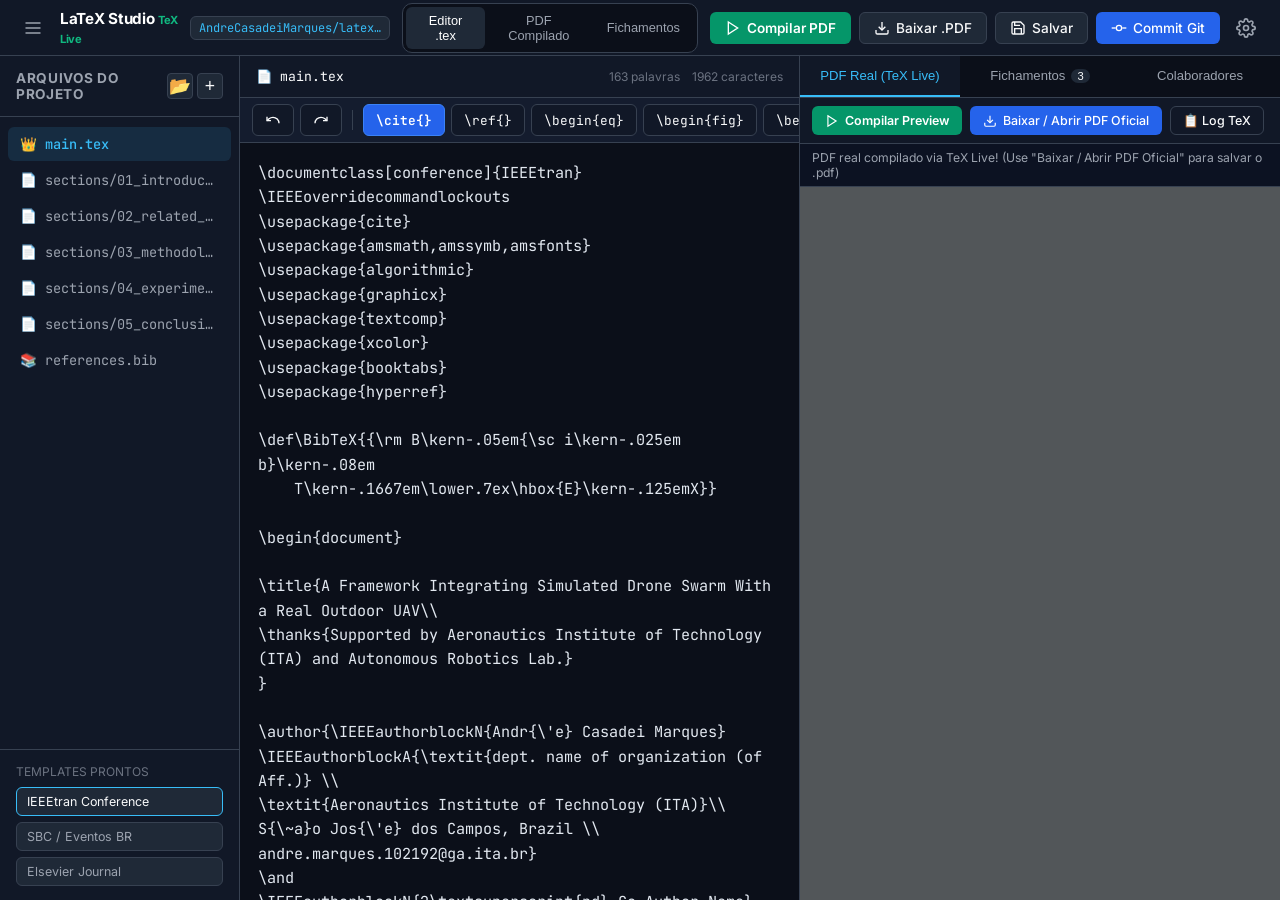
==== commit 31c202cf: "fix(v3): purge Service Worker v1 cache, bundle \input files without slashes, and enable real PDF dow" ====
--- a/index.html
+++ b/index.html
@@ -3,7 +3,7 @@
 <head>
   <meta charset="UTF-8">
   <meta name="viewport" content="width=device-width, initial-scale=1.0, maximum-scale=1.0, user-scalable=no, viewport-fit=cover">
-  <title>LaTeX Acadêmico Studio | Tablet & Mobile</title>
+  <title>LaTeX Acadêmico Studio v3 | TeX Live Real</title>
   
   <meta name="description" content="Sistema de escrita acadêmica colaborativa em LaTeX para Tablet, Celular e PC com compilação real em nuvem TeX Live e integração com Obsidian.">
   <meta name="theme-color" content="#0f172a">
@@ -12,12 +12,32 @@
   <link rel="manifest" href="manifest.json">
   <link rel="icon" type="image/svg+xml" href="icon.svg">
   
+  <!-- Force clear old v1 Service Worker cache immediately -->
+  <script>
+    (function() {
+      if ('caches' in window) {
+        caches.keys().then(function(keys) {
+          keys.forEach(function(k) {
+            if (k !== 'latex-academic-v3') {
+              caches.delete(k);
+            }
+          });
+        });
+      }
+      if ('serviceWorker' in navigator) {
+        navigator.serviceWorker.getRegistrations().then(function(regs) {
+          regs.forEach(function(reg) { reg.update(); });
+        });
+      }
+    })();
+  </script>
+
   <!-- Fonts -->
   <link rel="preconnect" href="https://fonts.googleapis.com">
   <link rel="preconnect" href="https://fonts.gstatic.com" crossorigin>
   <link href="https://fonts.googleapis.com/css2?family=Inter:wght@400;500;600;700&family=JetBrains+Mono:wght@400;500;600&display=swap" rel="stylesheet">
   
-  <link rel="stylesheet" href="style.css">
+  <link rel="stylesheet" href="style.css?v=3">
 </head>
 <body>
   <!-- Header Bar -->
@@ -27,29 +47,33 @@
         <svg width="20" height="20" viewBox="0 0 24 24" fill="none" stroke="currentColor" stroke-width="2"><path d="M3 12h18M3 6h18M3 18h18"/></svg>
       </button>
       <div class="brand">
-        <span class="brand-badge">LaTeX Studio</span>
-        <span id="active-repo-name" class="repo-badge">AndreCasadeiMarques/paper-cros2027</span>
+        <span class="brand-badge">LaTeX Studio <small style="color:#10b981;font-size:0.7rem;">TeX Live</small></span>
+        <span id="active-repo-name" class="repo-badge">AndreCasadeiMarques/latex-academic-system</span>
       </div>
     </div>
 
     <!-- Center Mode Switcher (Mobile/Tablet) -->
     <div class="view-switcher" id="view-switcher">
-      <button class="view-btn active" data-view="editor">Editor</button>
-      <button class="view-btn" data-view="preview">PDF Preview (Real)</button>
+      <button class="view-btn active" data-view="editor">Editor .tex</button>
+      <button class="view-btn" data-view="preview">PDF Compilado</button>
       <button class="view-btn" data-view="fichamentos">Fichamentos</button>
     </div>
 
     <!-- Top Action Buttons -->
     <div class="nav-right">
-      <button id="quick-compile-btn-nav" class="btn btn-compile" title="Compilar LaTeX Real no TeX Live">
+      <button id="quick-compile-btn-nav" class="btn btn-compile" title="Compilar LaTeX Real no TeX Live (Ctrl+Enter)">
         <svg width="16" height="16" viewBox="0 0 24 24" fill="none" stroke="currentColor" stroke-width="2"><polygon points="5 3 19 12 5 21 5 3"/></svg>
         <span>Compilar PDF</span>
       </button>
-      <button id="quick-save-btn" class="btn btn-secondary" title="Salvar Rascunho Local">
+      <button id="download-real-pdf-nav" class="btn btn-secondary" title="Gerar e Baixar PDF Oficial (.pdf)">
+        <svg width="16" height="16" viewBox="0 0 24 24" fill="none" stroke="currentColor" stroke-width="2"><path d="M21 15v4a2 2 0 0 1-2 2H5a2 2 0 0 1-2-2v-4"/><polyline points="7 10 12 15 17 10"/><line x1="12" y1="15" x2="12" y2="3"/></svg>
+        <span>Baixar .PDF</span>
+      </button>
+      <button id="quick-save-btn" class="btn btn-secondary" title="Salvar Rascunho Local (Ctrl+S)">
         <svg width="16" height="16" viewBox="0 0 24 24" fill="none" stroke="currentColor" stroke-width="2"><path d="M19 21H5a2 2 0 0 1-2-2V5a2 2 0 0 1 2-2h11l5 5v11a2 2 0 0 1-2 2z"/><polyline points="17 21 17 13 7 13 7 21"/><polyline points="7 3 7 8 15 8"/></svg>
         <span>Salvar</span>
       </button>
-      <button id="commit-modal-btn" class="btn btn-primary" title="Enviar para o GitHub">
+      <button id="commit-modal-btn" class="btn btn-primary" title="Enviar Commit para o GitHub">
         <svg width="16" height="16" viewBox="0 0 24 24" fill="none" stroke="currentColor" stroke-width="2"><circle cx="12" cy="12" r="4"/><line x1="1.05" y1="12" x2="7" y2="12"/><line x1="17.01" y1="12" x2="22.96" y2="12"/></svg>
         <span>Commit Git</span>
       </button>
@@ -64,8 +88,12 @@
     <!-- Sidebar: File Explorer & Modular Sections -->
     <aside class="sidebar" id="sidebar">
       <div class="sidebar-header">
-        <h3>Seções do Artigo</h3>
-        <button id="new-section-btn" class="icon-btn-small" title="Nova Seção">+</button>
+        <h3>Arquivos do Projeto</h3>
+        <div style="display:flex;gap:4px;">
+          <button id="import-file-btn" class="icon-btn-small" title="Importar arquivo .tex ou .bib do PC/Tablet">📂</button>
+          <button id="new-section-btn" class="icon-btn-small" title="Criar Nova Seção .tex">+</button>
+        </div>
+        <input type="file" id="file-upload-input" accept=".tex,.bib,.cls,.sty,.txt" multiple style="display:none;">
       </div>
       <div class="file-tree" id="file-tree">
         <!-- Rendered dynamically via app.js -->
@@ -74,21 +102,21 @@
       <div class="sidebar-templates">
         <span class="sub-heading">Templates Prontos</span>
         <div class="template-chips">
-          <span class="chip active" data-template="ieee">IEEEtran Conf</span>
-          <span class="chip" data-template="sbc">SBC / Eventos</span>
-          <span class="chip" data-template="article">Artigo Padrão</span>
+          <span class="chip active" data-template="ieee">IEEEtran Conference</span>
+          <span class="chip" data-template="sbc">SBC / Eventos BR</span>
+          <span class="chip" data-template="elsarticle">Elsevier Journal</span>
         </div>
       </div>
     </aside>
 
     <!-- Center Pane: Editor Workspace -->
-    <section class="editor-pane" id="editor-pane">
+    <section class="editor-pane view-active" id="editor-pane">
       <!-- Editor Header & Tab -->
       <div class="editor-header">
         <div class="file-info">
           <span class="file-icon">📄</span>
           <span id="current-filename" class="file-name">main.tex</span>
-          <span id="unsaved-tag" class="unsaved-tag hidden">não salvo</span>
+          <span id="unsaved-tag" class="unsaved-tag hidden">modificado</span>
         </div>
         <div class="editor-stats">
           <span id="word-count">0 palavras</span>
@@ -121,7 +149,7 @@
 
       <!-- Code Textarea -->
       <div class="editor-container">
-        <textarea id="latex-code" spellcheck="false" placeholder="Escreva seu código LaTeX aqui..."></textarea>
+        <textarea id="latex-code" spellcheck="false" placeholder="Escreva ou cole seu código LaTeX aqui..."></textarea>
       </div>
     </section>
 
@@ -129,7 +157,7 @@
     <aside class="aux-pane" id="aux-pane">
       <div class="aux-tabs">
         <button class="aux-tab active" data-tab="preview">
-          <span>PDF Oficial (TeX Live)</span>
+          <span>PDF Real (TeX Live)</span>
         </button>
         <button class="aux-tab" data-tab="fichamentos">
           <span>Fichamentos</span>
@@ -143,20 +171,20 @@
         <div class="preview-actions">
           <button id="trigger-compile-btn" class="btn btn-sm btn-compile">
             <svg width="14" height="14" viewBox="0 0 24 24" fill="none" stroke="currentColor" stroke-width="2"><polygon points="5 3 19 12 5 21 5 3"/></svg>
-            Recompilar PDF Real
-          </button>
-          <button id="open-pdf-external-btn" class="btn btn-sm btn-secondary" title="Abrir PDF em nova aba">
-            <svg width="14" height="14" viewBox="0 0 24 24" fill="none" stroke="currentColor" stroke-width="2"><path d="M18 13v6a2 2 0 0 1-2 2H5a2 2 0 0 1-2-2V8a2 2 0 0 1 2-2h6"/><polyline points="15 3 21 3 21 9"/><line x1="10" y1="14" x2="21" y2="3"/></svg>
-            Abrir em Nova Aba
-          </button>
-          <button id="push-drive-review-btn" class="btn btn-sm btn-outline" title="Enviar PDF ao Drive para riscar no Xodo com S-Pen">
-            ✏️ Revisão S-Pen
+            Compilar Preview
+          </button>
+          <button id="download-real-pdf-btn" class="btn btn-sm btn-primary" title="Compilar e abrir/baixar o arquivo .PDF diretamente">
+            <svg width="14" height="14" viewBox="0 0 24 24" fill="none" stroke="currentColor" stroke-width="2"><path d="M21 15v4a2 2 0 0 1-2 2H5a2 2 0 0 1-2-2v-4"/><polyline points="7 10 12 15 17 10"/><line x1="12" y1="15" x2="12" y2="3"/></svg>
+            Baixar / Abrir PDF Oficial
+          </button>
+          <button id="view-log-btn" class="btn btn-sm btn-outline" title="Ver Log completo do pdflatex/bibtex">
+            📋 Log TeX
           </button>
         </div>
 
         <div class="compile-status-bar" id="compile-status-bar">
           <span class="spinner hidden" id="compile-spinner"></span>
-          <span id="compile-status-msg">Clique em 'Compilar PDF' para gerar o documento via TeX Live.</span>
+          <span id="compile-status-msg">Pronto para compilar via TeX Live.</span>
         </div>
 
         <div class="preview-viewport" id="preview-viewport">
@@ -164,10 +192,10 @@
           <iframe id="pdf-preview-frame" name="pdf-preview-frame" class="pdf-iframe" src="about:blank"></iframe>
           <div id="pdf-placeholder" class="pdf-placeholder">
             <div class="placeholder-icon">📑</div>
-            <h3>Motor de Compilação TeX Live</h3>
-            <p>Compilação real com suporte completo a classes IEEEtran, fórmulas matemáticas, tabelas e BibTeX.</p>
+            <h3>Compilador Real TeX Live (pdflatex + bibtex)</h3>
+            <p>Suporte nativo a classes <code>IEEEtran</code>, equações numeradas, duas colunas e referências BibTeX.</p>
             <button id="initial-compile-btn" class="btn btn-primary btn-compile-lg">
-              ▶️ Compilar Documento Agora
+              ▶️ Gerar PDF Agora
             </button>
           </div>
         </div>
@@ -192,7 +220,7 @@
               <div class="author-avatar">AM</div>
               <div class="author-details">
                 <strong>André Casadei Marques</strong>
-                <span class="role">Autor Principal</span>
+                <span class="role">Autor Principal (ITA)</span>
               </div>
             </li>
             <li>
@@ -243,7 +271,7 @@
       </div>
       <div class="modal-body">
         <label for="commit-msg">Mensagem do Commit:</label>
-        <textarea id="commit-msg" rows="3" placeholder="Ex: Adiciona formulação da seção de metodologia"></textarea>
+        <textarea id="commit-msg" rows="3" placeholder="Ex: Atualiza seção de introdução e referências"></textarea>
         
         <div class="commit-summary">
           <span class="summary-label">Arquivo ativo:</span>
@@ -272,12 +300,17 @@
         <div class="form-group">
           <label for="cfg-token">GitHub Personal Access Token (PAT):</label>
           <input type="password" id="cfg-token" placeholder="ghp_xxxxxxxxxxxxxxxxx">
-          <small>Usado apenas localmente para sincronização direta com seu GitHub.</small>
+          <small>Permite salvar commits reais direto na API do seu GitHub.</small>
         </div>
         <div class="form-group">
           <label for="cfg-drive">Pasta de Revisão S-Pen (Google Drive):</label>
           <input type="text" id="cfg-drive" value="G:\Meu Drive\Obsidian_Pesquisa\Biblioteca_Academica\Revisoes_PDF">
         </div>
+        <div class="form-group">
+          <button id="reset-workspace-btn" class="btn btn-outline" style="width:100%;justify-content:center;color:#f87171;border-color:#7f1d1d;">
+            🔄 Restaurar Arquivos Padrão do Template
+          </button>
+        </div>
       </div>
       <div class="modal-footer">
         <button class="btn btn-primary" id="save-settings-btn">Salvar Configurações</button>
@@ -288,6 +321,6 @@
   <!-- Notification Toast -->
   <div id="toast" class="toast hidden"></div>
 
-  <script src="app.js"></script>
+  <script src="app.js?v=3"></script>
 </body>
 </html>
